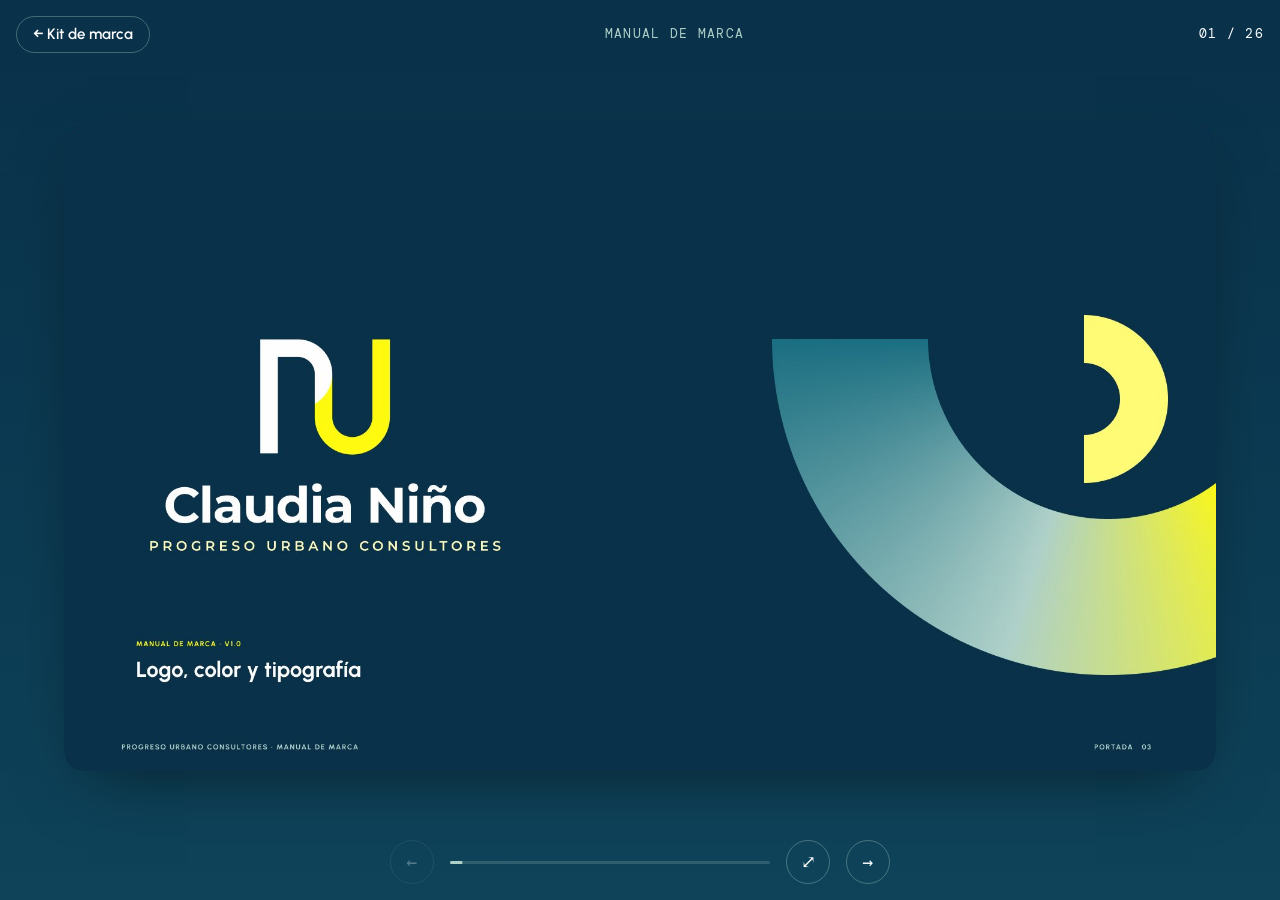
==== presentacion.html @ 776ab341 "Presentación en línea en lugar de descarga Visor de las 26 láminas (manual + sistema de diseño): una" ====
<!doctype html>
<html lang="es">
<head>
  <meta charset="utf-8">
  <meta name="viewport" content="width=device-width, initial-scale=1, viewport-fit=cover">
  <title>Manual de marca · Progreso Urbano</title>
  <meta name="description" content="Manual de marca y sistema de diseño de Claudia Niño · Progreso Urbano Consultores.">
  <meta name="theme-color" content="#093149">
  <meta name="robots" content="noindex">
  <link rel="icon" type="image/svg+xml" href="assets/logo/simbolo-claro.svg">
  <link rel="preconnect" href="https://fonts.googleapis.com">
  <link rel="preconnect" href="https://fonts.gstatic.com" crossorigin>
  <link rel="stylesheet" href="https://fonts.googleapis.com/css2?family=Urbanist:wght@600;700&family=DM+Mono:wght@400;500&display=swap">
  <link rel="stylesheet" href="presentacion.css">
</head>
<body>

  <header class="barra">
    <a class="volver" href="./"><span aria-hidden="true">←</span> Kit de marca</a>
    <p class="seccion" id="seccion">Manual de marca</p>
    <p class="contador"><span id="actual">01</span> / <span id="total">26</span></p>
  </header>

  <main class="visor" id="visor" aria-roledescription="presentación" aria-label="Manual de marca y Sistema de diseño">
    <!-- láminas generadas por presentacion.js -->
  </main>

  <nav class="controles" aria-label="Navegación">
    <button class="ctrl" id="anterior" type="button" aria-label="Lámina anterior">←</button>
    <div class="progreso" aria-hidden="true"><span id="barra"></span></div>
    <button class="ctrl" id="pantalla" type="button" aria-label="Pantalla completa">⤢</button>
    <button class="ctrl" id="siguiente" type="button" aria-label="Lámina siguiente">→</button>
  </nav>

  <script src="presentacion.js"></script>
</body>
</html>
---- presentacion.css ----
:root {
  --tinta: #093149;
  --petroleo-800: #0E435A;
  --agua: #AED0C9;
  --blanco: #FEFEFF;
  --f-titulo: "Urbanist", system-ui, sans-serif;
  --f-dato: "DM Mono", ui-monospace, monospace;
  --ease: cubic-bezier(.22, 1, .36, 1);
}

* { box-sizing: border-box; margin: 0; }

html, body { height: 100%; }
body {
  background: linear-gradient(180deg, var(--tinta), var(--petroleo-800));
  background-attachment: fixed;
  color: var(--blanco);
  font: 400 .8125rem/1.4 var(--f-dato);
  letter-spacing: .1em;
  text-transform: uppercase;
  display: grid;
  grid-template-rows: auto 1fr auto;
  height: 100svh;
  overflow: hidden;
  -webkit-font-smoothing: antialiased;
}

.barra, .controles {
  display: flex;
  align-items: center;
  gap: 16px;
  padding: 16px max(16px, env(safe-area-inset-left)) 16px max(16px, env(safe-area-inset-right));
}
.barra { justify-content: space-between; }
.volver {
  color: var(--blanco);
  text-decoration: none;
  font: 600 .9375rem/1 var(--f-titulo);
  letter-spacing: 0;
  text-transform: none;
  padding: 10px 16px;
  border-radius: 999px;
  border: 1.5px solid rgb(174 208 201 / .35);
  transition: border-color .3s var(--ease), background-color .3s var(--ease);
}
.seccion { color: var(--agua); }
.contador { font-variant-numeric: tabular-nums; }

.visor {
  position: relative;
  min-height: 0;
  margin: 0 clamp(16px, 3vw, 48px);
  cursor: pointer;
  user-select: none;
}
.lamina {
  position: absolute;
  inset: 0;
  display: grid;
  place-items: center;
  opacity: 0;
  visibility: hidden;
  transition: opacity .35s var(--ease), visibility 0s .35s;
}
.lamina.activa { opacity: 1; visibility: visible; transition: opacity .35s var(--ease); }
.lamina img {
  max-width: 100%;
  max-height: 100%;
  width: auto;
  height: auto;
  aspect-ratio: 16 / 9;
  object-fit: contain;
  border-radius: 20px;
  box-shadow: 0 24px 64px -24px rgb(0 0 0 / .5);
  background: rgb(174 208 201 / .08);
}

.controles { justify-content: center; }
.ctrl {
  width: 44px; height: 44px;
  border-radius: 50%;
  border: 1.5px solid rgb(174 208 201 / .35);
  background: transparent;
  color: var(--blanco);
  font: 500 1.125rem/1 var(--f-dato);
  cursor: pointer;
  transition: border-color .3s var(--ease), background-color .3s var(--ease), transform .15s var(--ease);
}
.ctrl:disabled { opacity: .3; cursor: default; }
.ctrl:active:not(:disabled) { transform: scale(.94); }
.progreso { width: min(320px, 40vw); height: 3px; border-radius: 3px; background: rgb(174 208 201 / .2); overflow: hidden; }
.progreso span { display: block; height: 100%; background: var(--agua); transform-origin: left; transition: transform .35s var(--ease); }

@media (hover: hover) {
  .volver:hover, .ctrl:hover:not(:disabled) { border-color: var(--agua); background: rgb(174 208 201 / .1); }
}
:focus-visible { outline: 2px solid var(--agua); outline-offset: 3px; }

/* Pantalla completa: solo la lámina */
:fullscreen .barra, :fullscreen .controles { opacity: 0; transition: opacity .3s; }
:fullscreen .barra:hover, :fullscreen .controles:hover { opacity: 1; }

/* Teléfono vertical: todas las láminas en columna */
@media (max-width: 760px) and (orientation: portrait) {
  body { display: block; height: auto; overflow: auto; }
  .barra { position: sticky; top: 0; z-index: 2; background: rgb(9 49 73 / .92); backdrop-filter: blur(8px); }
  .seccion { display: none; }
  .visor { margin: 0 16px; cursor: auto; display: grid; gap: 16px; padding-bottom: 32px; }
  .lamina { position: static; opacity: 1; visibility: visible; }
  .lamina img { border-radius: 12px; width: 100%; }
  .controles { display: none; }
}

@media (prefers-reduced-motion: reduce) {
  .lamina, .lamina.activa, .progreso span { transition: none; }
}
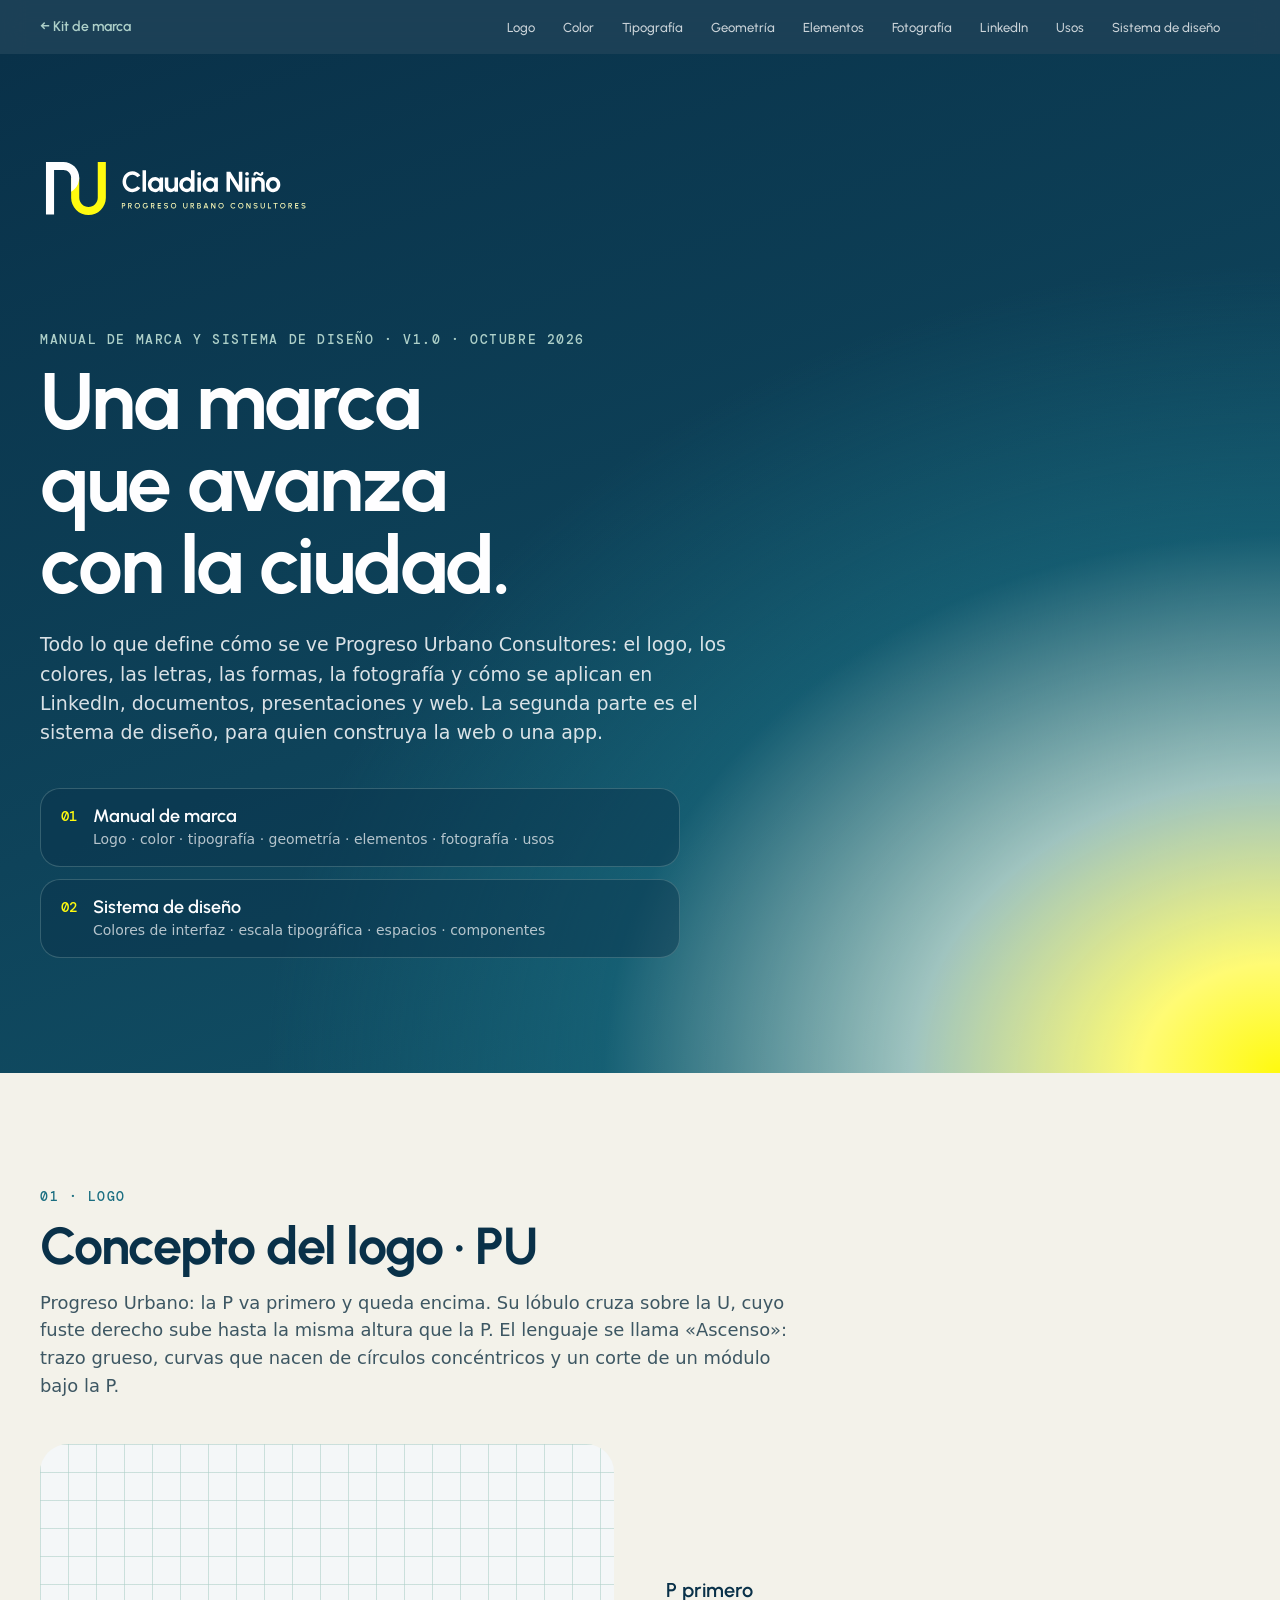
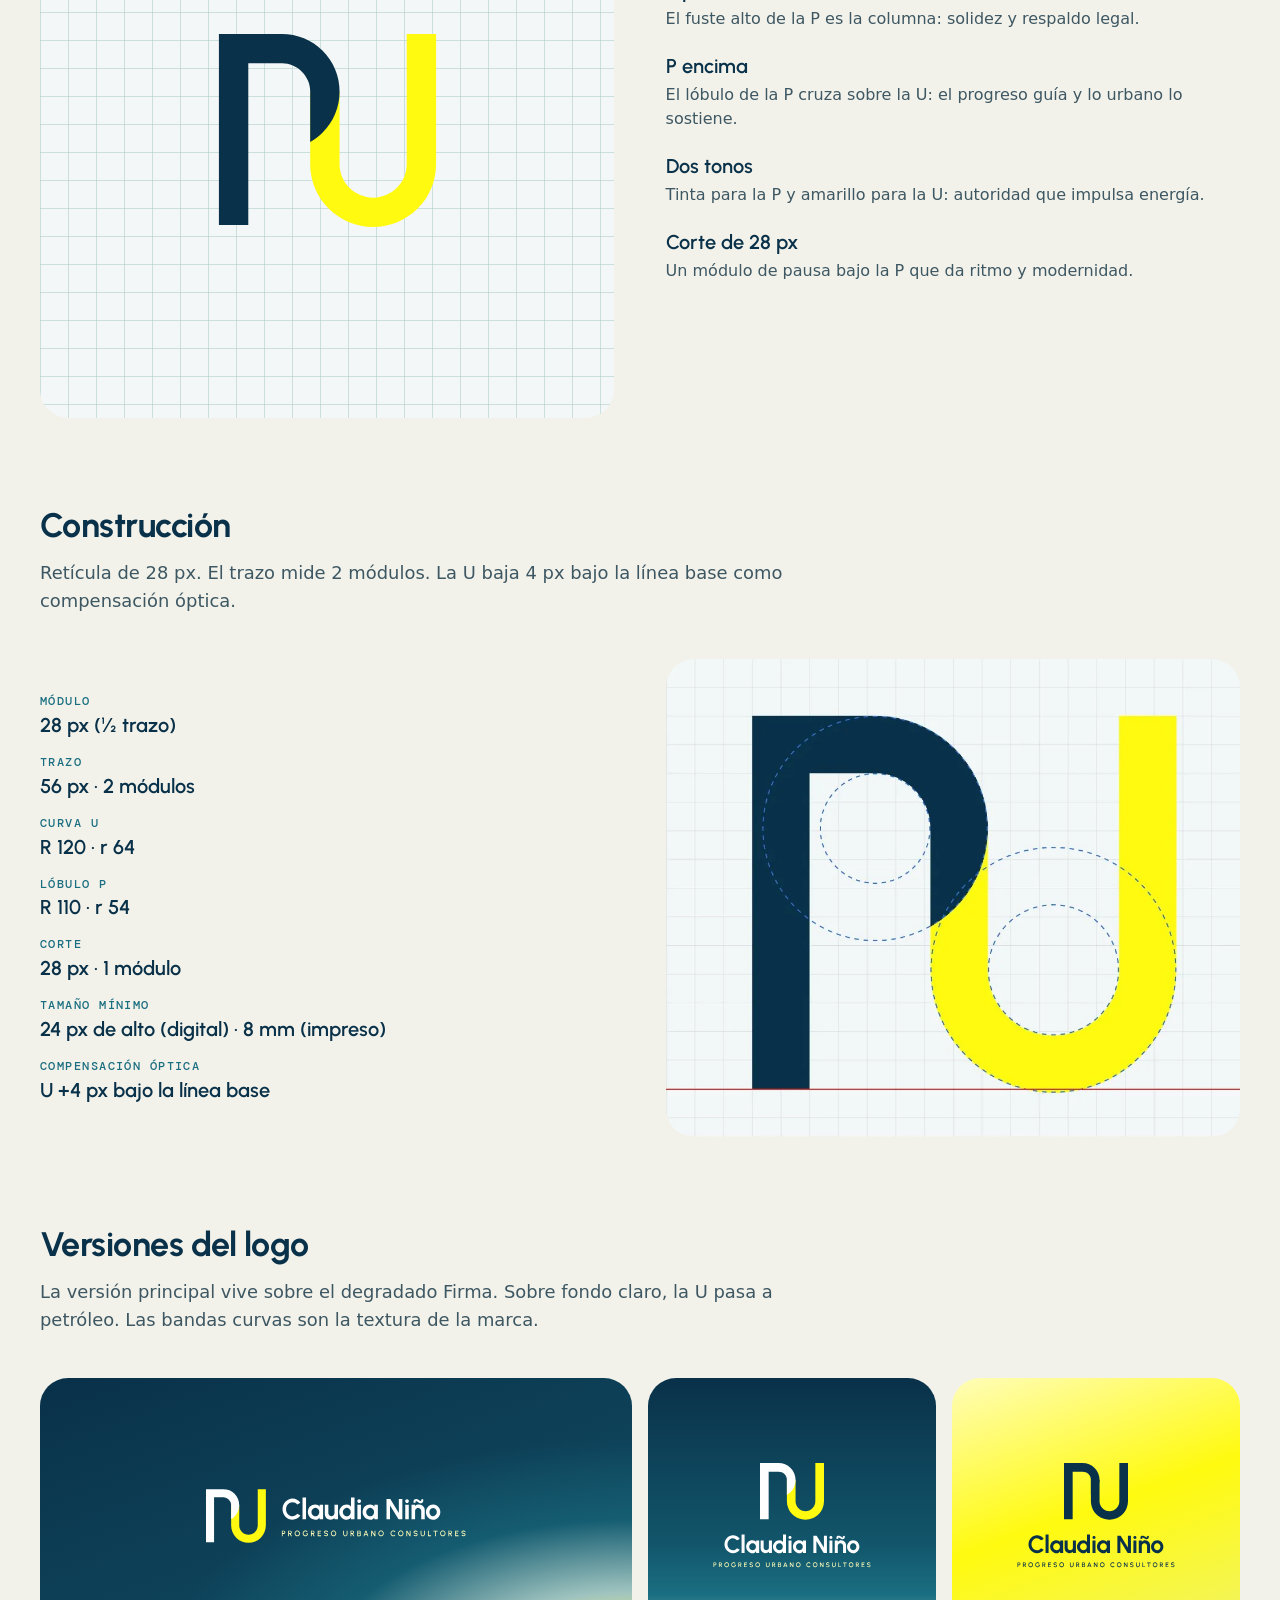
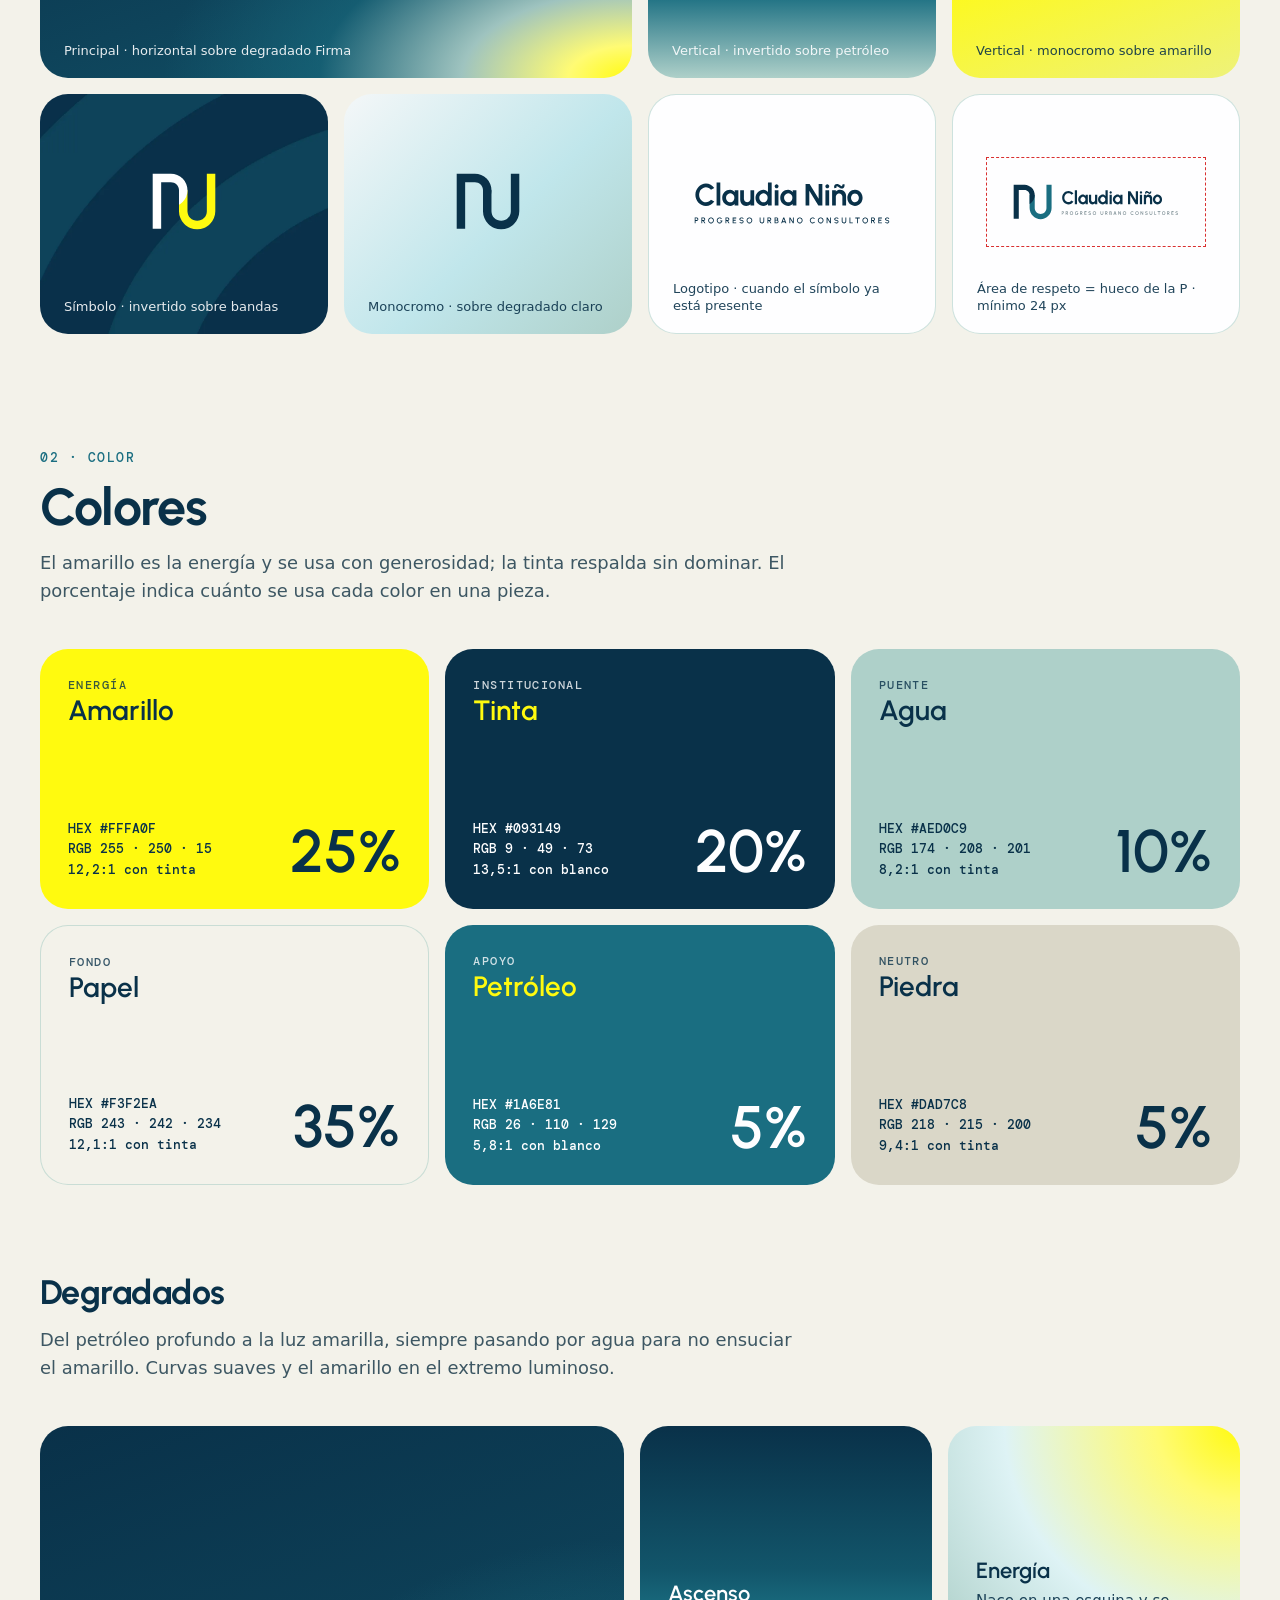
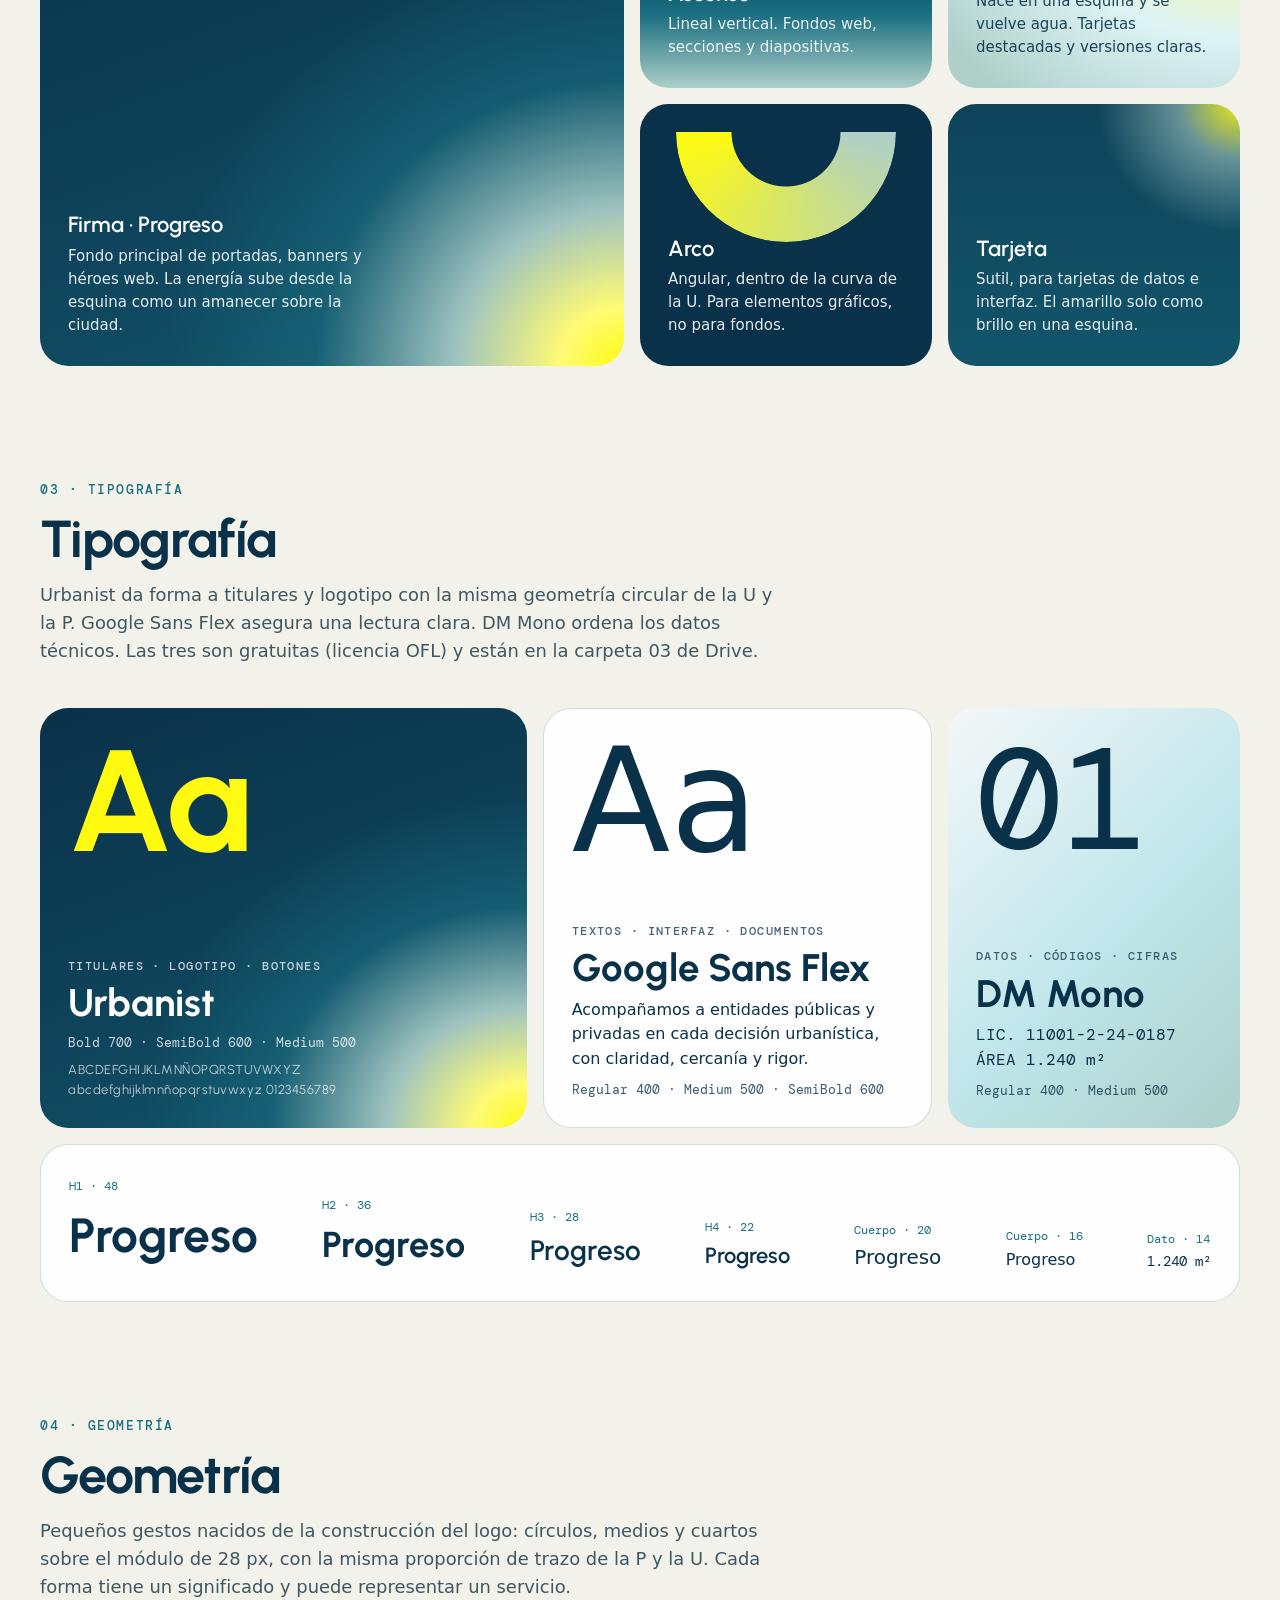
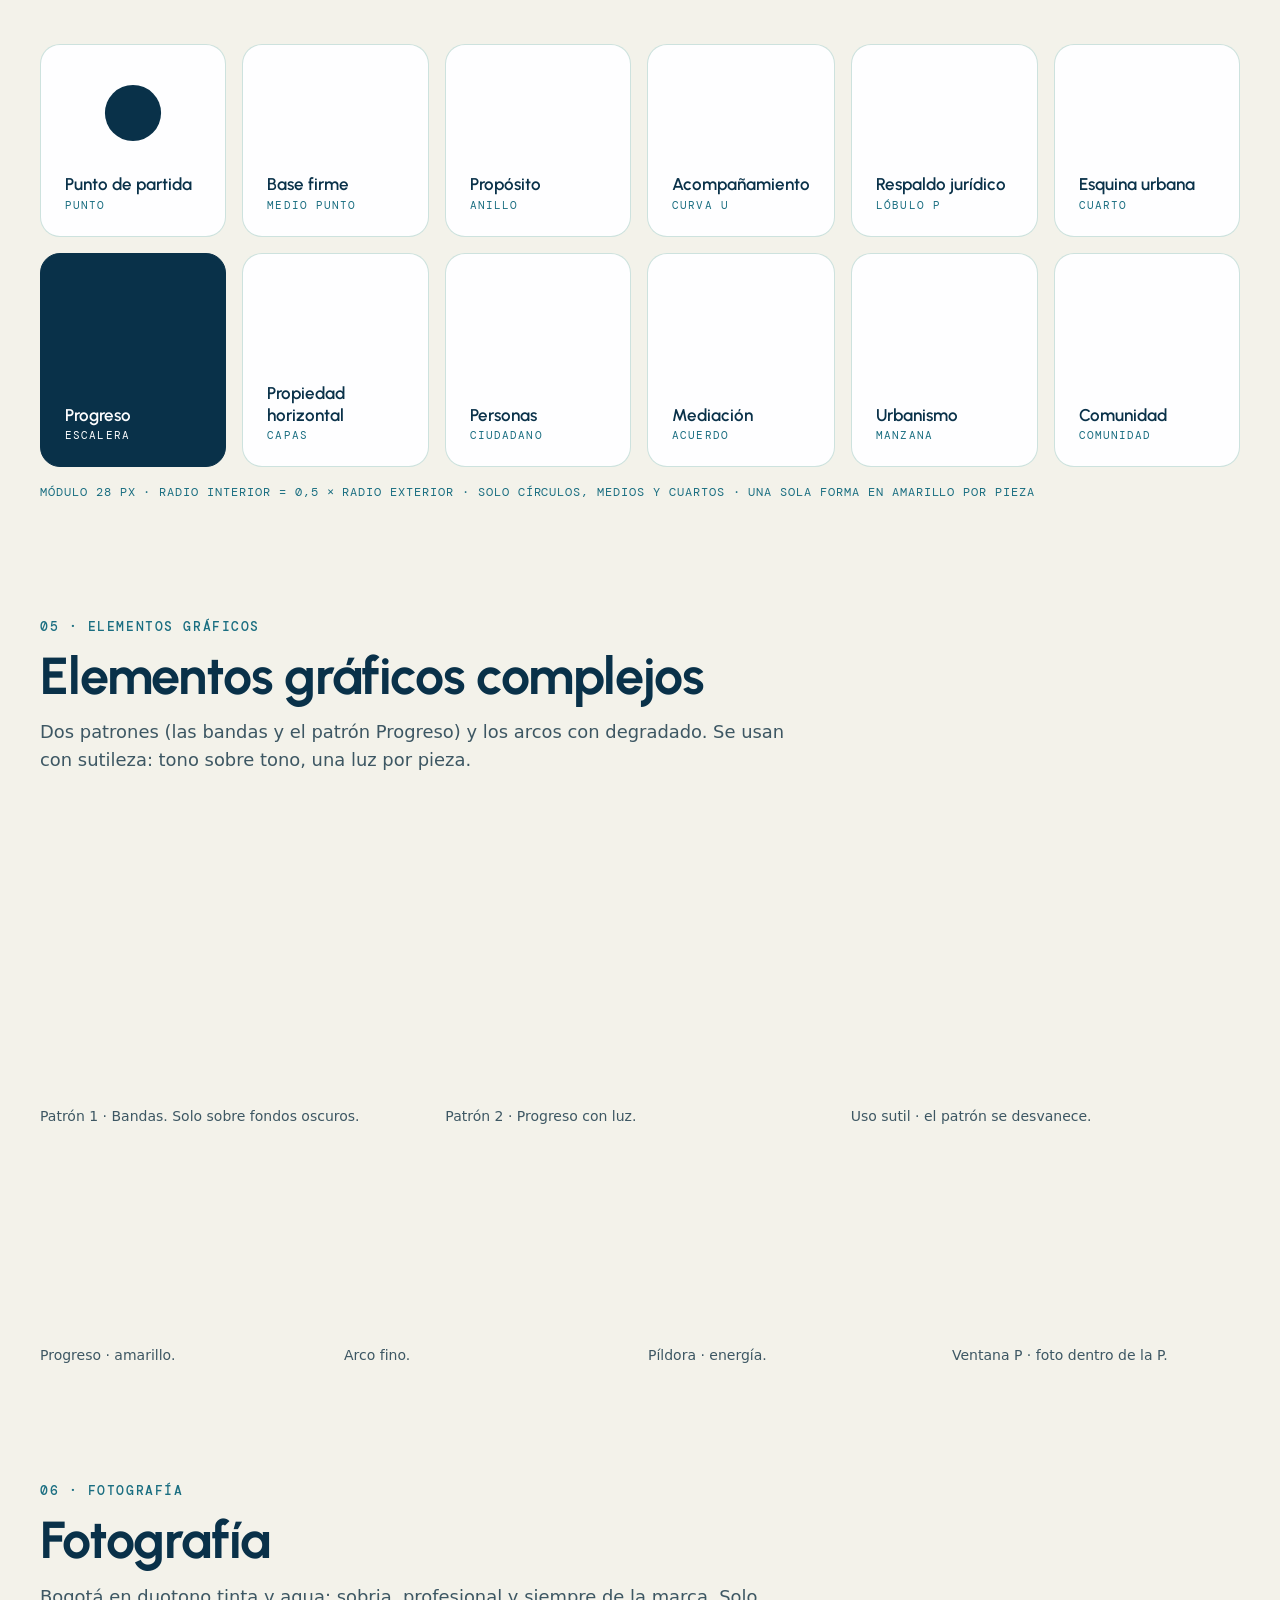
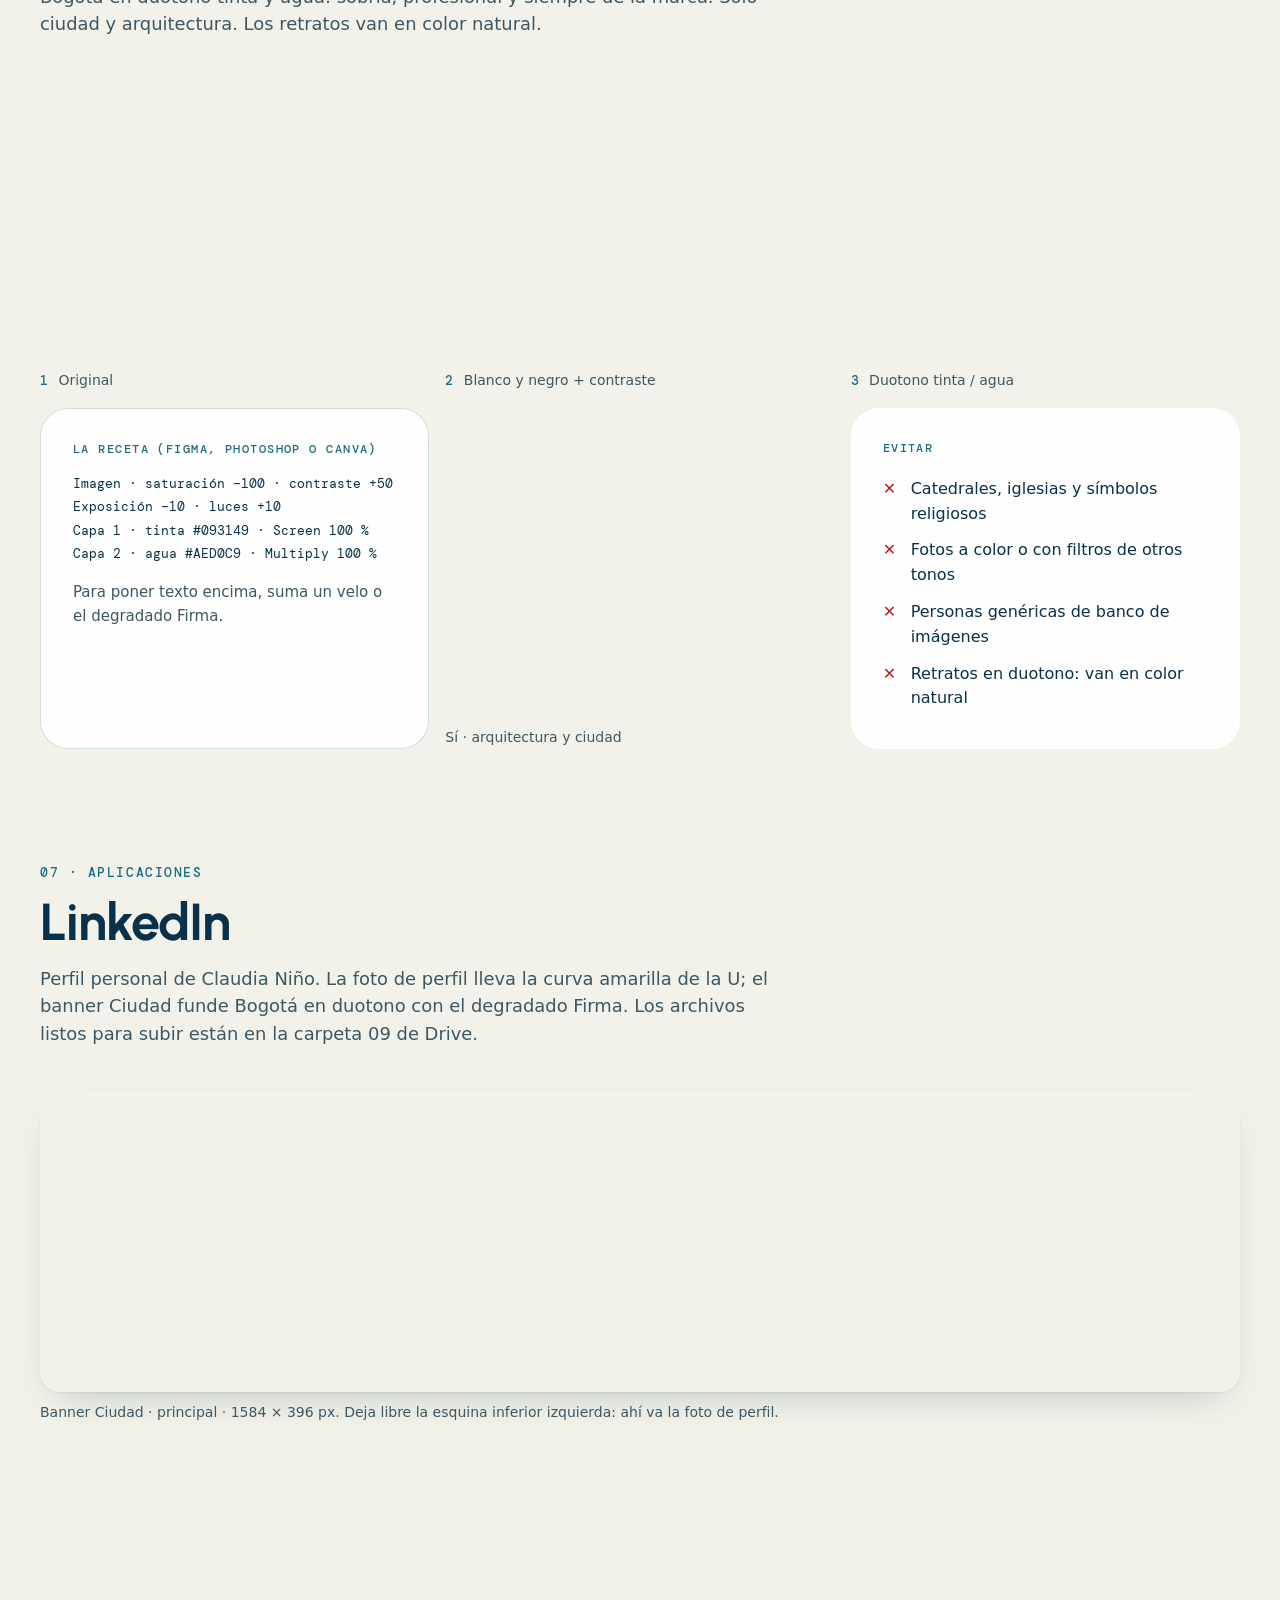
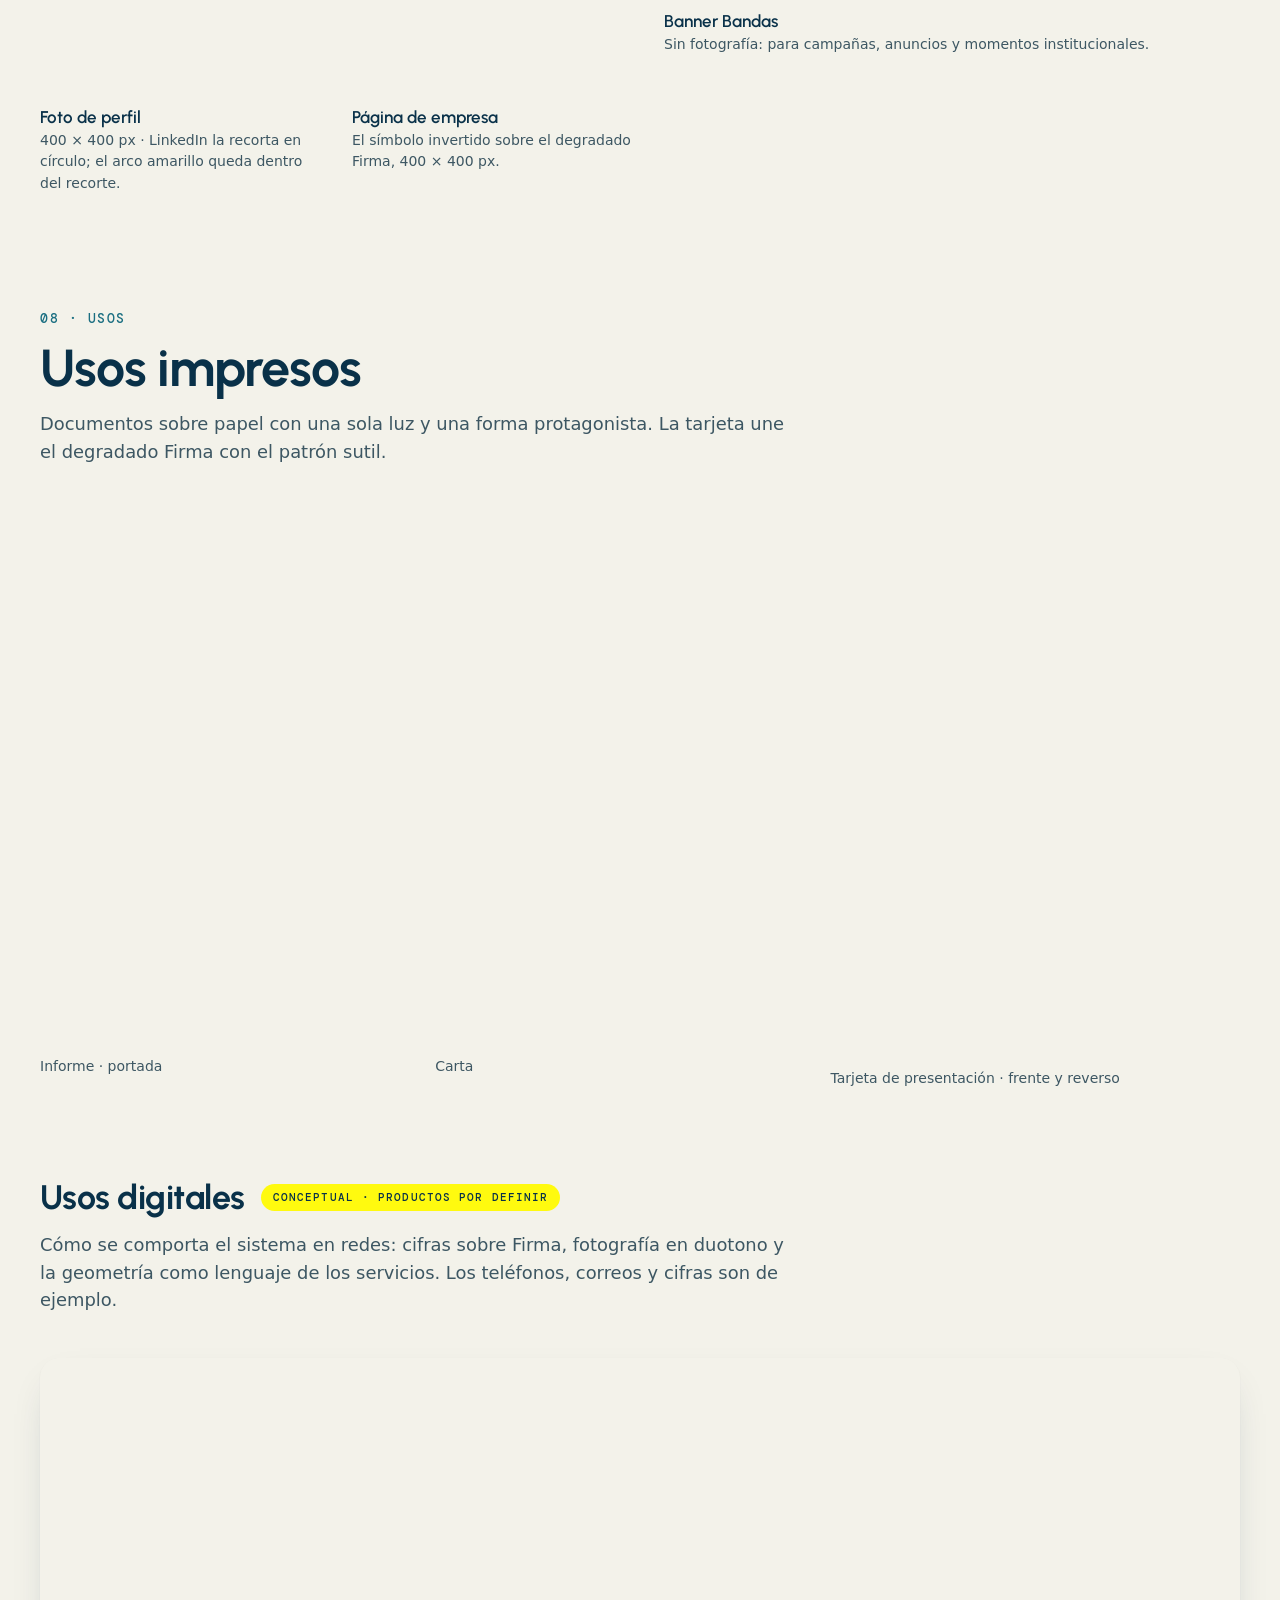
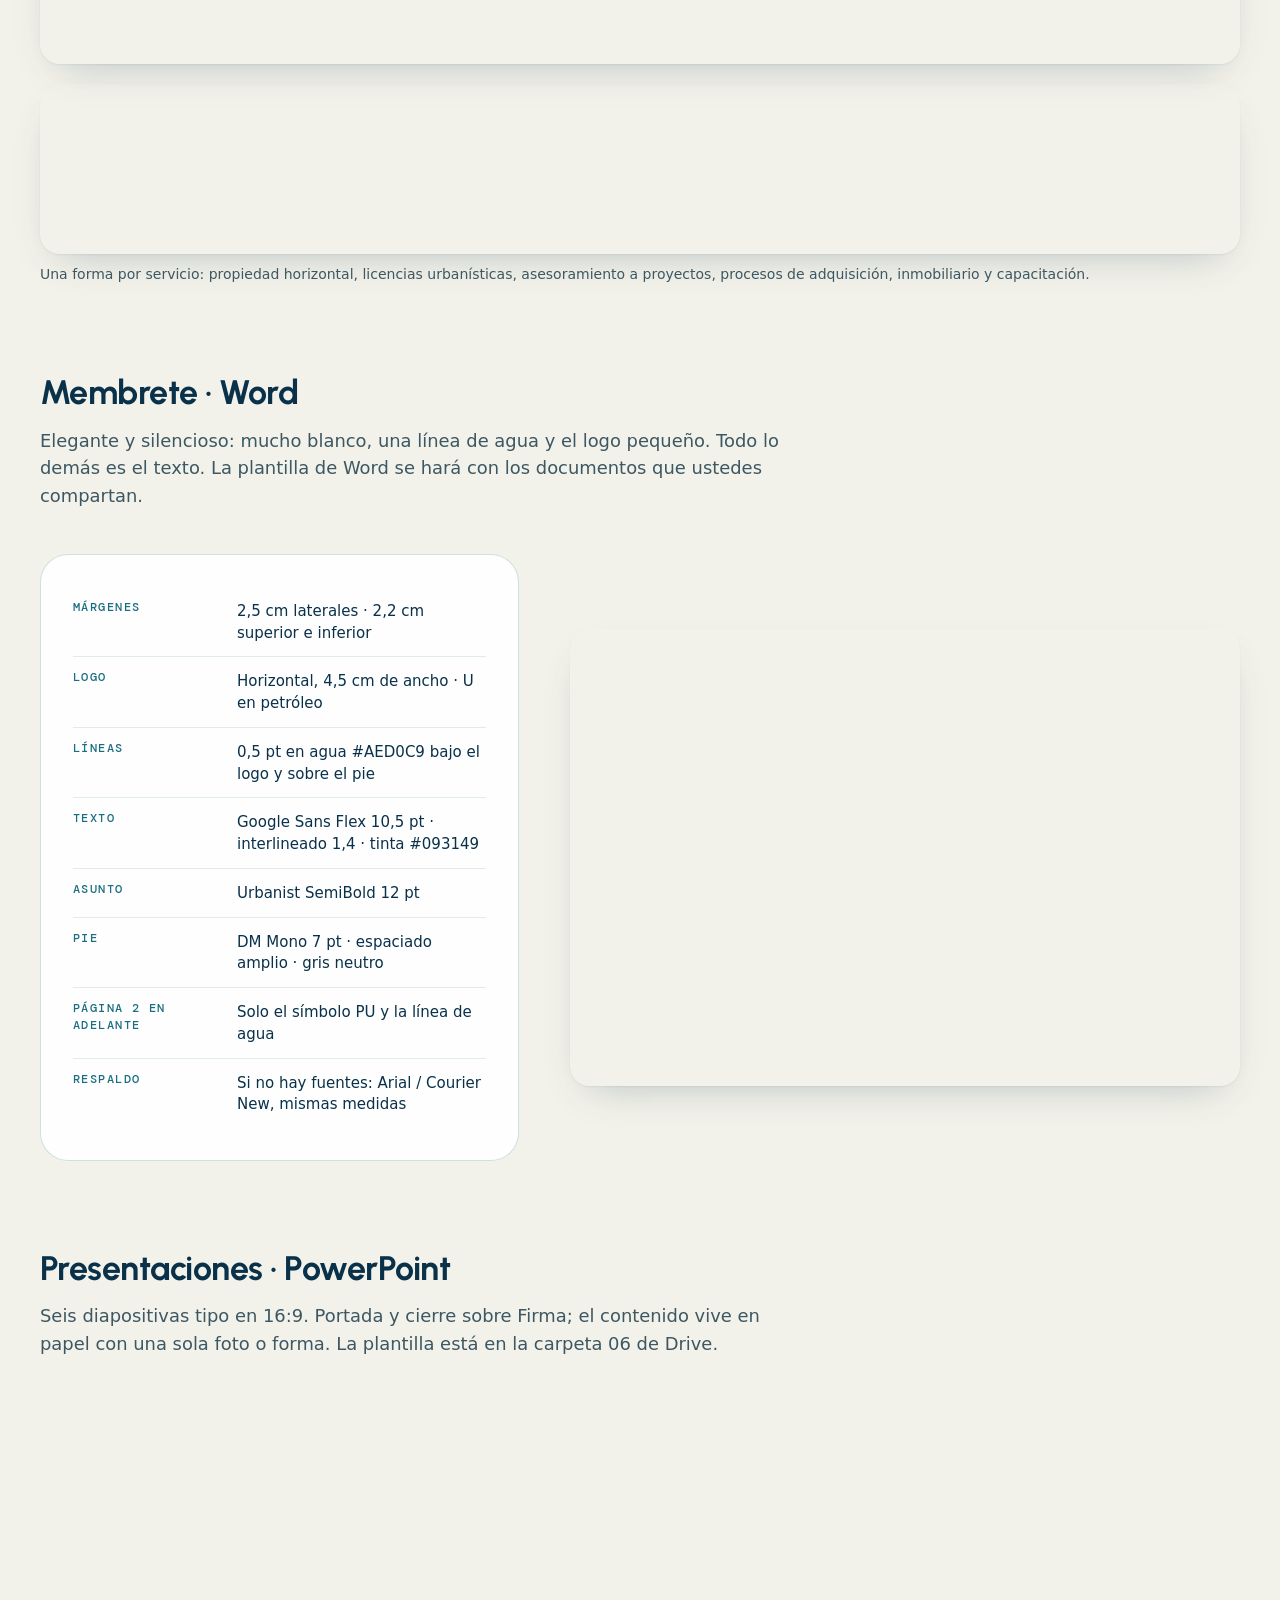
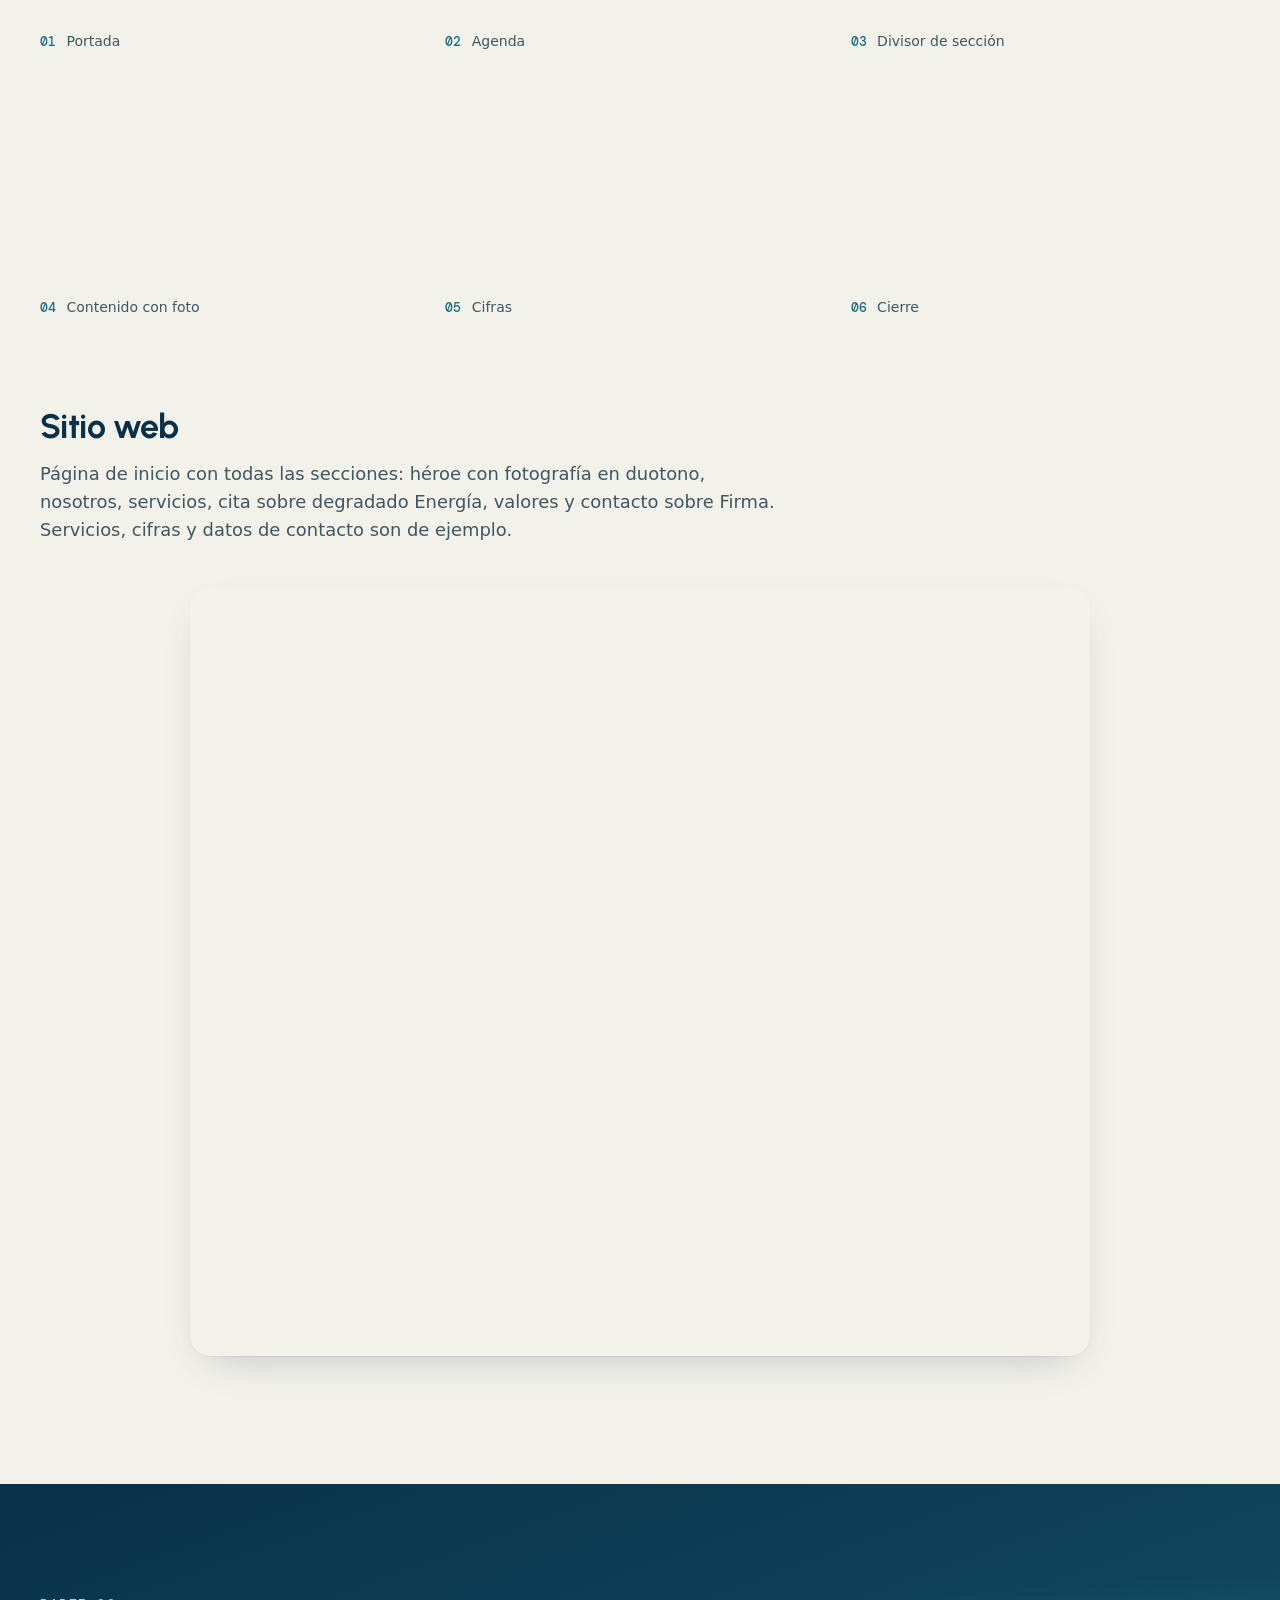
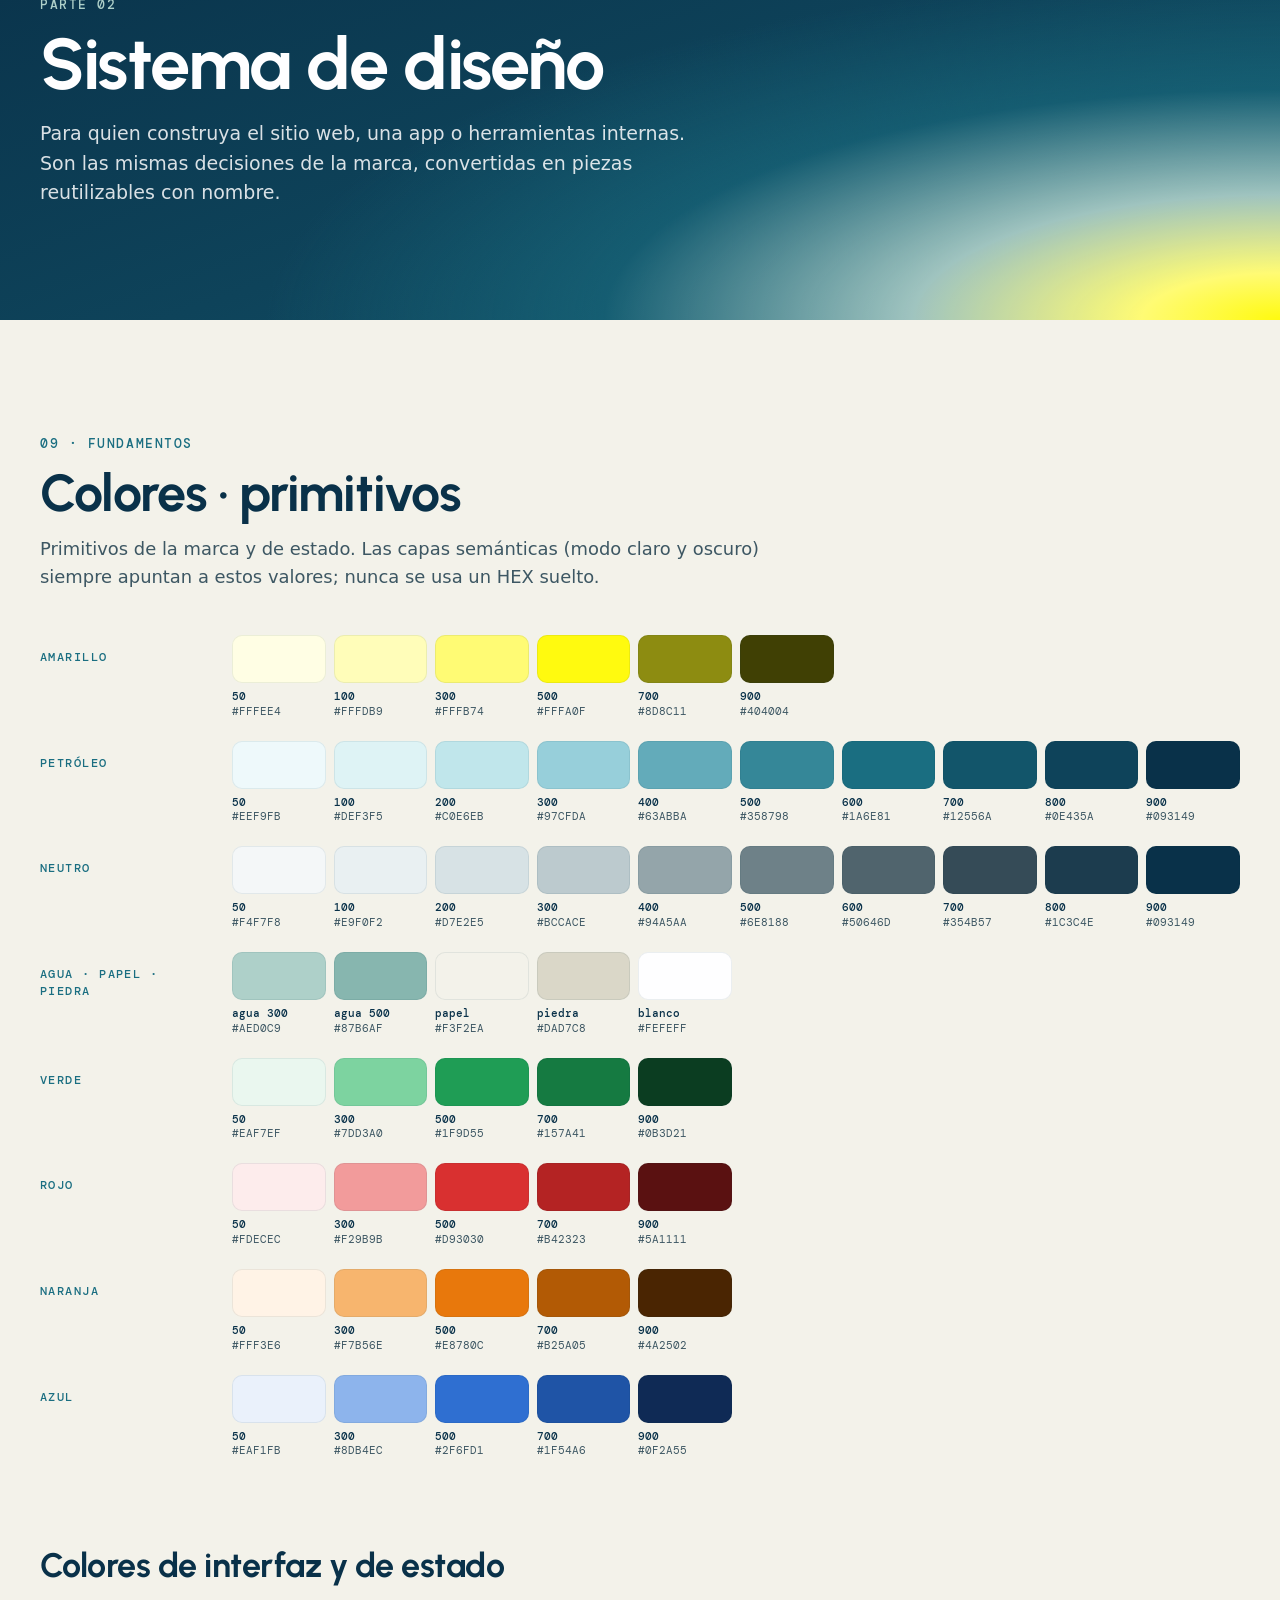
==== commit 448c3c1a: "Manual de marca como página web con scroll, en lugar del visor de láminas Co-Authored-By: Claude Opu" ====
--- a/presentacion.html
+++ b/presentacion.html
@@ -2,36 +2,12 @@
 <html lang="es">
 <head>
   <meta charset="utf-8">
-  <meta name="viewport" content="width=device-width, initial-scale=1, viewport-fit=cover">
   <title>Manual de marca · Progreso Urbano</title>
-  <meta name="description" content="Manual de marca y sistema de diseño de Claudia Niño · Progreso Urbano Consultores.">
-  <meta name="theme-color" content="#093149">
   <meta name="robots" content="noindex">
-  <link rel="icon" type="image/svg+xml" href="assets/logo/simbolo-claro.svg">
-  <link rel="preconnect" href="https://fonts.googleapis.com">
-  <link rel="preconnect" href="https://fonts.gstatic.com" crossorigin>
-  <link rel="stylesheet" href="https://fonts.googleapis.com/css2?family=Urbanist:wght@600;700&family=DM+Mono:wght@400;500&display=swap">
-  <link rel="stylesheet" href="presentacion.css">
+  <meta http-equiv="refresh" content="0; url=manual.html">
+  <link rel="canonical" href="manual.html">
 </head>
 <body>
-
-  <header class="barra">
-    <a class="volver" href="./"><span aria-hidden="true">←</span> Kit de marca</a>
-    <p class="seccion" id="seccion">Manual de marca</p>
-    <p class="contador"><span id="actual">01</span> / <span id="total">26</span></p>
-  </header>
-
-  <main class="visor" id="visor" aria-roledescription="presentación" aria-label="Manual de marca y Sistema de diseño">
-    <!-- láminas generadas por presentacion.js -->
-  </main>
-
-  <nav class="controles" aria-label="Navegación">
-    <button class="ctrl" id="anterior" type="button" aria-label="Lámina anterior">←</button>
-    <div class="progreso" aria-hidden="true"><span id="barra"></span></div>
-    <button class="ctrl" id="pantalla" type="button" aria-label="Pantalla completa">⤢</button>
-    <button class="ctrl" id="siguiente" type="button" aria-label="Lámina siguiente">→</button>
-  </nav>
-
-  <script src="presentacion.js"></script>
+  <p><a href="manual.html">Abrir el manual de marca</a></p>
 </body>
 </html>
